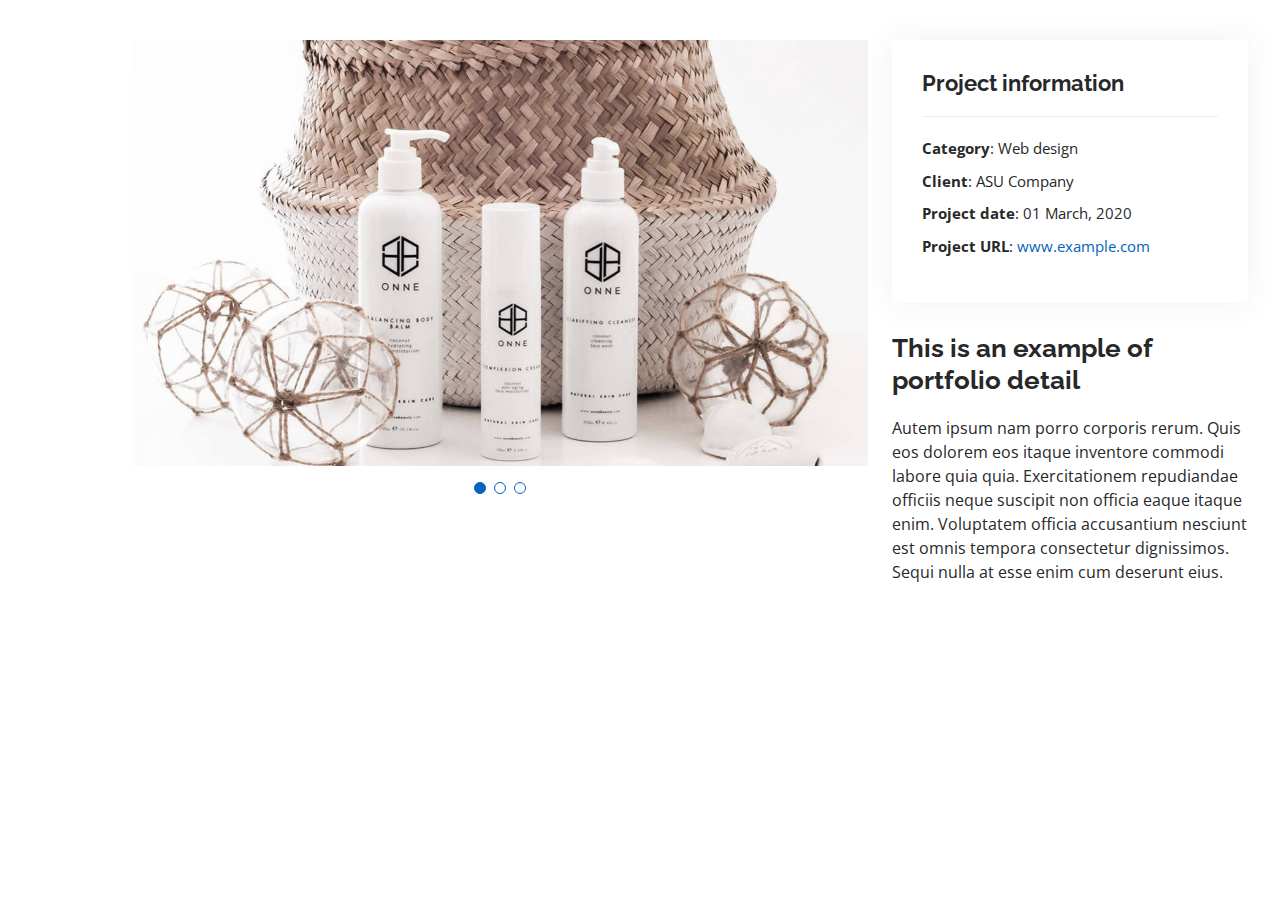
==== portfolio-details.html @ 028acfe6 "Add template and finish hero, resume, and contact section" ====
<!DOCTYPE html>
<html lang="en">

<head>
  <meta charset="utf-8">
  <meta content="width=device-width, initial-scale=1.0" name="viewport">

  <title>Portfolio Details - Personal Bootstrap Template</title>
  <meta content="" name="description">
  <meta content="" name="keywords">

  <!-- Favicons -->
  <link href="assets/img/favicon.png" rel="icon">
  <link href="assets/img/apple-touch-icon.png" rel="apple-touch-icon">

  <!-- Google Fonts -->
  <link href="https://fonts.googleapis.com/css?family=Open+Sans:300,300i,400,400i,600,600i,700,700i|Raleway:300,300i,400,400i,500,500i,600,600i,700,700i|Poppins:300,300i,400,400i,500,500i,600,600i,700,700i" rel="stylesheet">

  <!-- Vendor CSS Files -->
  <link href="assets/vendor/aos/aos.css" rel="stylesheet">
  <link href="assets/vendor/bootstrap/css/bootstrap.min.css" rel="stylesheet">
  <link href="assets/vendor/bootstrap-icons/bootstrap-icons.css" rel="stylesheet">
  <link href="assets/vendor/boxicons/css/boxicons.min.css" rel="stylesheet">
  <link href="assets/vendor/glightbox/css/glightbox.min.css" rel="stylesheet">
  <link href="assets/vendor/swiper/swiper-bundle.min.css" rel="stylesheet">

  <!-- Template Main CSS File -->
  <link href="assets/css/style.css" rel="stylesheet">

  <!-- =======================================================
  * Template Name: MyResume
  * Updated: Jan 29 2024 with Bootstrap v5.3.2
  * Template URL: https://bootstrapmade.com/free-html-bootstrap-template-my-resume/
  * Author: BootstrapMade.com
  * License: https://bootstrapmade.com/license/
  ======================================================== -->
</head>

<body>

  <main id="main">

    <!-- ======= Portfolio Details Section ======= -->
    <section id="portfolio-details" class="portfolio-details">
      <div class="container">

        <div class="row gy-4">

          <div class="col-lg-8">
            <div class="portfolio-details-slider swiper">
              <div class="swiper-wrapper align-items-center">

                <div class="swiper-slide">
                  <img src="assets/img/portfolio/portfolio-details-1.jpg" alt="">
                </div>

                <div class="swiper-slide">
                  <img src="assets/img/portfolio/portfolio-details-2.jpg" alt="">
                </div>

                <div class="swiper-slide">
                  <img src="assets/img/portfolio/portfolio-details-3.jpg" alt="">
                </div>

              </div>
              <div class="swiper-pagination"></div>
            </div>
          </div>

          <div class="col-lg-4">
            <div class="portfolio-info">
              <h3>Project information</h3>
              <ul>
                <li><strong>Category</strong>: Web design</li>
                <li><strong>Client</strong>: ASU Company</li>
                <li><strong>Project date</strong>: 01 March, 2020</li>
                <li><strong>Project URL</strong>: <a href="#">www.example.com</a></li>
              </ul>
            </div>
            <div class="portfolio-description">
              <h2>This is an example of portfolio detail</h2>
              <p>
                Autem ipsum nam porro corporis rerum. Quis eos dolorem eos itaque inventore commodi labore quia quia. Exercitationem repudiandae officiis neque suscipit non officia eaque itaque enim. Voluptatem officia accusantium nesciunt est omnis tempora consectetur dignissimos. Sequi nulla at esse enim cum deserunt eius.
              </p>
            </div>
          </div>

        </div>

      </div>
    </section><!-- End Portfolio Details Section -->

  </main><!-- End #main -->

  <div id="preloader"></div>
  <a href="#" class="back-to-top d-flex align-items-center justify-content-center"><i class="bi bi-arrow-up-short"></i></a>

  <!-- Vendor JS Files -->
  <script src="assets/vendor/purecounter/purecounter_vanilla.js"></script>
  <script src="assets/vendor/aos/aos.js"></script>
  <script src="assets/vendor/bootstrap/js/bootstrap.bundle.min.js"></script>
  <script src="assets/vendor/glightbox/js/glightbox.min.js"></script>
  <script src="assets/vendor/isotope-layout/isotope.pkgd.min.js"></script>
  <script src="assets/vendor/swiper/swiper-bundle.min.js"></script>
  <script src="assets/vendor/typed.js/typed.umd.js"></script>
  <script src="assets/vendor/waypoints/noframework.waypoints.js"></script>
  <script src="assets/vendor/php-email-form/validate.js"></script>

  <!-- Template Main JS File -->
  <script src="assets/js/main.js"></script>

</body>

</html>
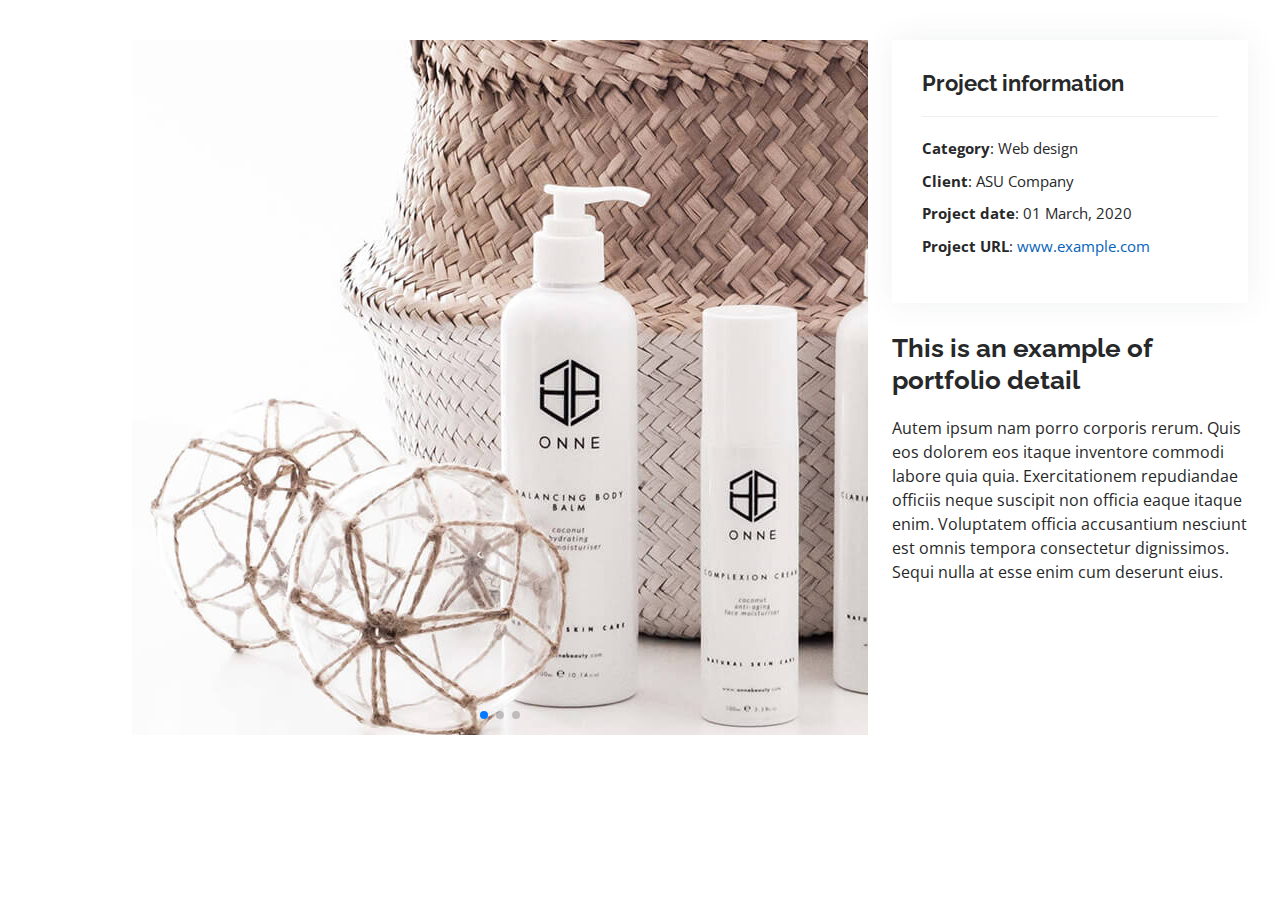
==== commit 12d0401c: "Add tipsybox.html" ====
--- a/portfolio-details.html
+++ b/portfolio-details.html
@@ -29,7 +29,7 @@
 
   <!-- =======================================================
   * Template Name: MyResume
-  * Updated: Jan 29 2024 with Bootstrap v5.3.2
+  * Updated: Jan 29 2024 with Bootstrap v5.3.2
   * Template URL: https://bootstrapmade.com/free-html-bootstrap-template-my-resume/
   * Author: BootstrapMade.com
   * License: https://bootstrapmade.com/license/
--- a/assets/css/style.css
+++ b/assets/css/style.css
@@ -274,7 +274,7 @@
 #hero {
   width: 100%;
   height: 100vh;
-  background: url("../img/hero-bg.jpg") top right no-repeat;
+  background: url("../../assets/img/hero-bg.JPG") top right no-repeat;
   background-size: cover;
   background-position: center 18%;
   position: relative;
@@ -305,7 +305,7 @@
 }
 
 #hero p {
-  color: #45505b;
+  color: #0563bb;
   margin: 15px 0 0 0;
   font-size: 26px;
   font-family: "Poppins", sans-serif;
@@ -316,11 +316,7 @@
   letter-spacing: 1px;
 } */
 
-#hero-description {
-  color: #0563bb;
-  letter-spacing: 1px;
-}
-
+å
 #hero button {
   background: #0563bb;
   border: 0;
@@ -758,27 +754,6 @@
   padding-top: 40px;
 }
 
-.portfolio-details .portfolio-details-slider img {
-  width: 100%;
-}
-
-.portfolio-details .portfolio-details-slider .swiper-pagination {
-  margin-top: 20px;
-  position: relative;
-}
-
-.portfolio-details .portfolio-details-slider .swiper-pagination .swiper-pagination-bullet {
-  width: 12px;
-  height: 12px;
-  background-color: #fff;
-  opacity: 1;
-  border: 1px solid #0563bb;
-}
-
-.portfolio-details .portfolio-details-slider .swiper-pagination .swiper-pagination-bullet-active {
-  background-color: #0563bb;
-}
-
 .portfolio-details .portfolio-info {
   padding: 30px;
   box-shadow: 0px 0 30px rgba(69, 80, 91, 0.08);
@@ -798,7 +773,7 @@
   font-size: 15px;
 }
 
-.portfolio-details .portfolio-info ul li+li {
+ .portfolio-details .portfolio-info ul li+li {
   margin-top: 10px;
 }
 
@@ -814,11 +789,45 @@
 
 .portfolio-details .portfolio-description p {
   padding: 0;
-}
+} 
 
 /*--------------------------------------------------------------
 # Services
 --------------------------------------------------------------*/
+
+.portfolio-description {
+ 
+  /* Set the desired height */
+  /* height: 100px;  */
+  
+  /* overflow: hidden;  */
+  /* Hide any overflow content */
+}
+
+.portfolio-header {
+  margin-top: 2rem;
+}
+
+.services .btn {
+ 
+    background: #0563bb;
+    border: 0;
+    padding: 10px 35px;
+    color: #fff;
+    transition: 0.4s;
+    border-radius: 50px;
+    margin-top: 15px;  
+}
+
+.services .btn:hover {
+  background: #47aeff;
+}
+
+.services .btn:disabled {
+  background:#CCCCCC;
+}
+
+
 .services .icon-box {
   text-align: center;
   padding: 70px 20px 80px 20px;
@@ -881,73 +890,73 @@
   color: #47aeff;
 }
 
-.services .iconbox-blue:hover .icon i {
+/* .services .iconbox-blue:hover .icon i {
   color: #fff;
 }
 
 .services .iconbox-blue:hover .icon path {
   fill: #47aeff;
-}
+} */
 
 .services .iconbox-orange i {
   color: #ffa76e;
 }
 
-.services .iconbox-orange:hover .icon i {
+/* .services .iconbox-orange:hover .icon i {
   color: #fff;
 }
 
 .services .iconbox-orange:hover .icon path {
   fill: #ffa76e;
-}
+} */
 
 .services .iconbox-pink i {
   color: #e80368;
 }
 
-.services .iconbox-pink:hover .icon i {
+/* .services .iconbox-pink:hover .icon i {
   color: #fff;
 }
 
 .services .iconbox-pink:hover .icon path {
   fill: #e80368;
-}
+} */
 
 .services .iconbox-yellow i {
   color: #ffbb2c;
 }
 
-.services .iconbox-yellow:hover .icon i {
+/* .services .iconbox-yellow:hover .icon i {
   color: #fff;
 }
 
 .services .iconbox-yellow:hover .icon path {
   fill: #ffbb2c;
-}
+} */
 
 .services .iconbox-red i {
   color: #ff5828;
 }
 
-.services .iconbox-red:hover .icon i {
+/* .services .iconbox-red:hover .icon i {
   color: #fff;
 }
 
 .services .iconbox-red:hover .icon path {
   fill: #ff5828;
-}
+} */
 
 .services .iconbox-teal i {
   color: #11dbcf;
 }
 
-.services .iconbox-teal:hover .icon i {
+/* .services .iconbox-teal:hover .icon i {
   color: #fff;
 }
 
 .services .iconbox-teal:hover .icon path {
   fill: #11dbcf;
-}
+} */
 
 /*--------------------------------------------------------------
 # Testimonials
@@ -1081,12 +1090,12 @@
   color: #fff;
 }
 
-.contact .php-email-form {
+.contact .php-email {
   width: 100%;
   background: #fff;
 }
 
-.contact .php-email-form .form-group {
+.contact .php-email .form-group {
   padding-bottom: 8px;
 }
 
@@ -1143,20 +1152,21 @@
   height: 44px;
 }
 
-.contact .php-email-form textarea {
+.contact .email-form textarea {
   padding: 10px 12px;
 }
 
-.contact .php-email-form button[type=submit] {
+.contact .email-form button[type=submit] {
   background: #0563bb;
   border: 0;
   padding: 10px 35px;
   color: #fff;
   transition: 0.4s;
   border-radius: 50px;
-}
-
-.contact .php-email-form button[type=submit]:hover {
+  margin-top: 15px;
+}
+
+.contact .email-form button[type=submit]:hover {
   background: #0678e3;
 }
 
@@ -1228,4 +1238,5 @@
 
 #footer .credits {
   font-size: 13px;
-}+}
+
